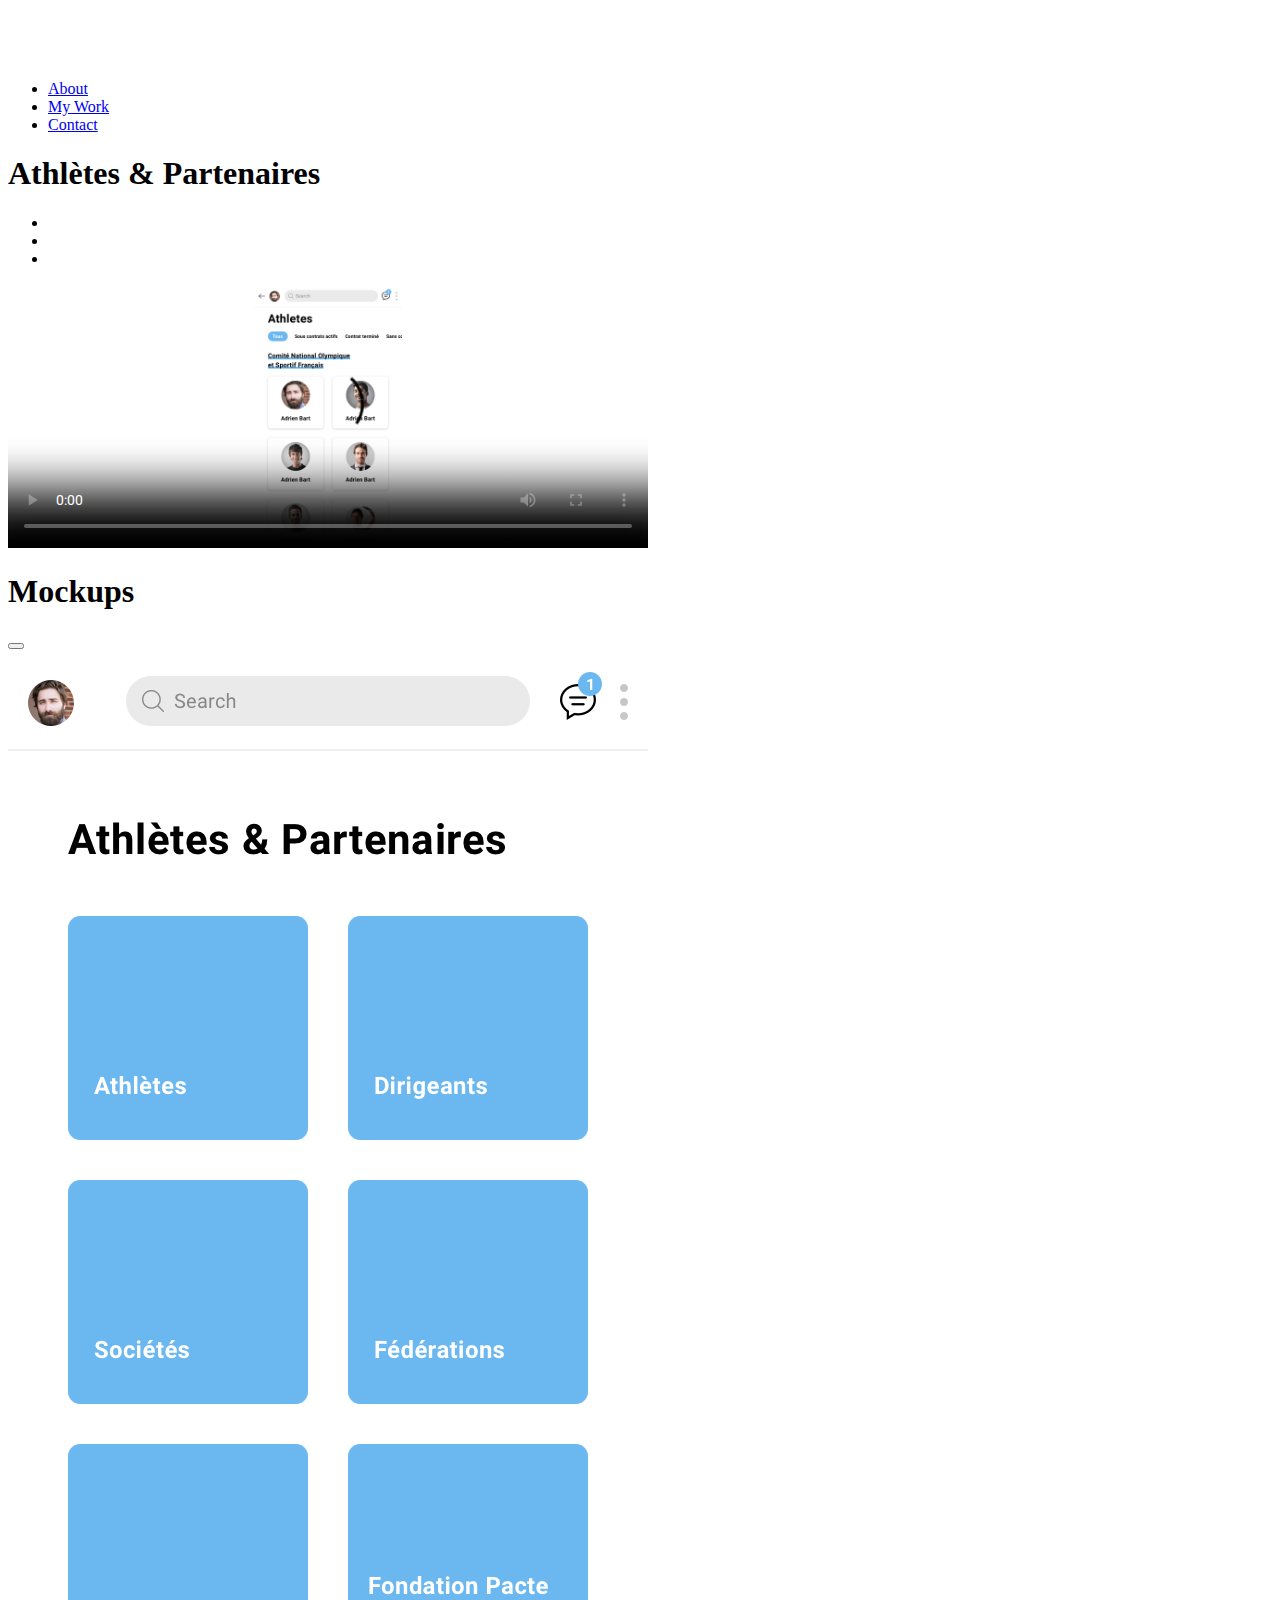
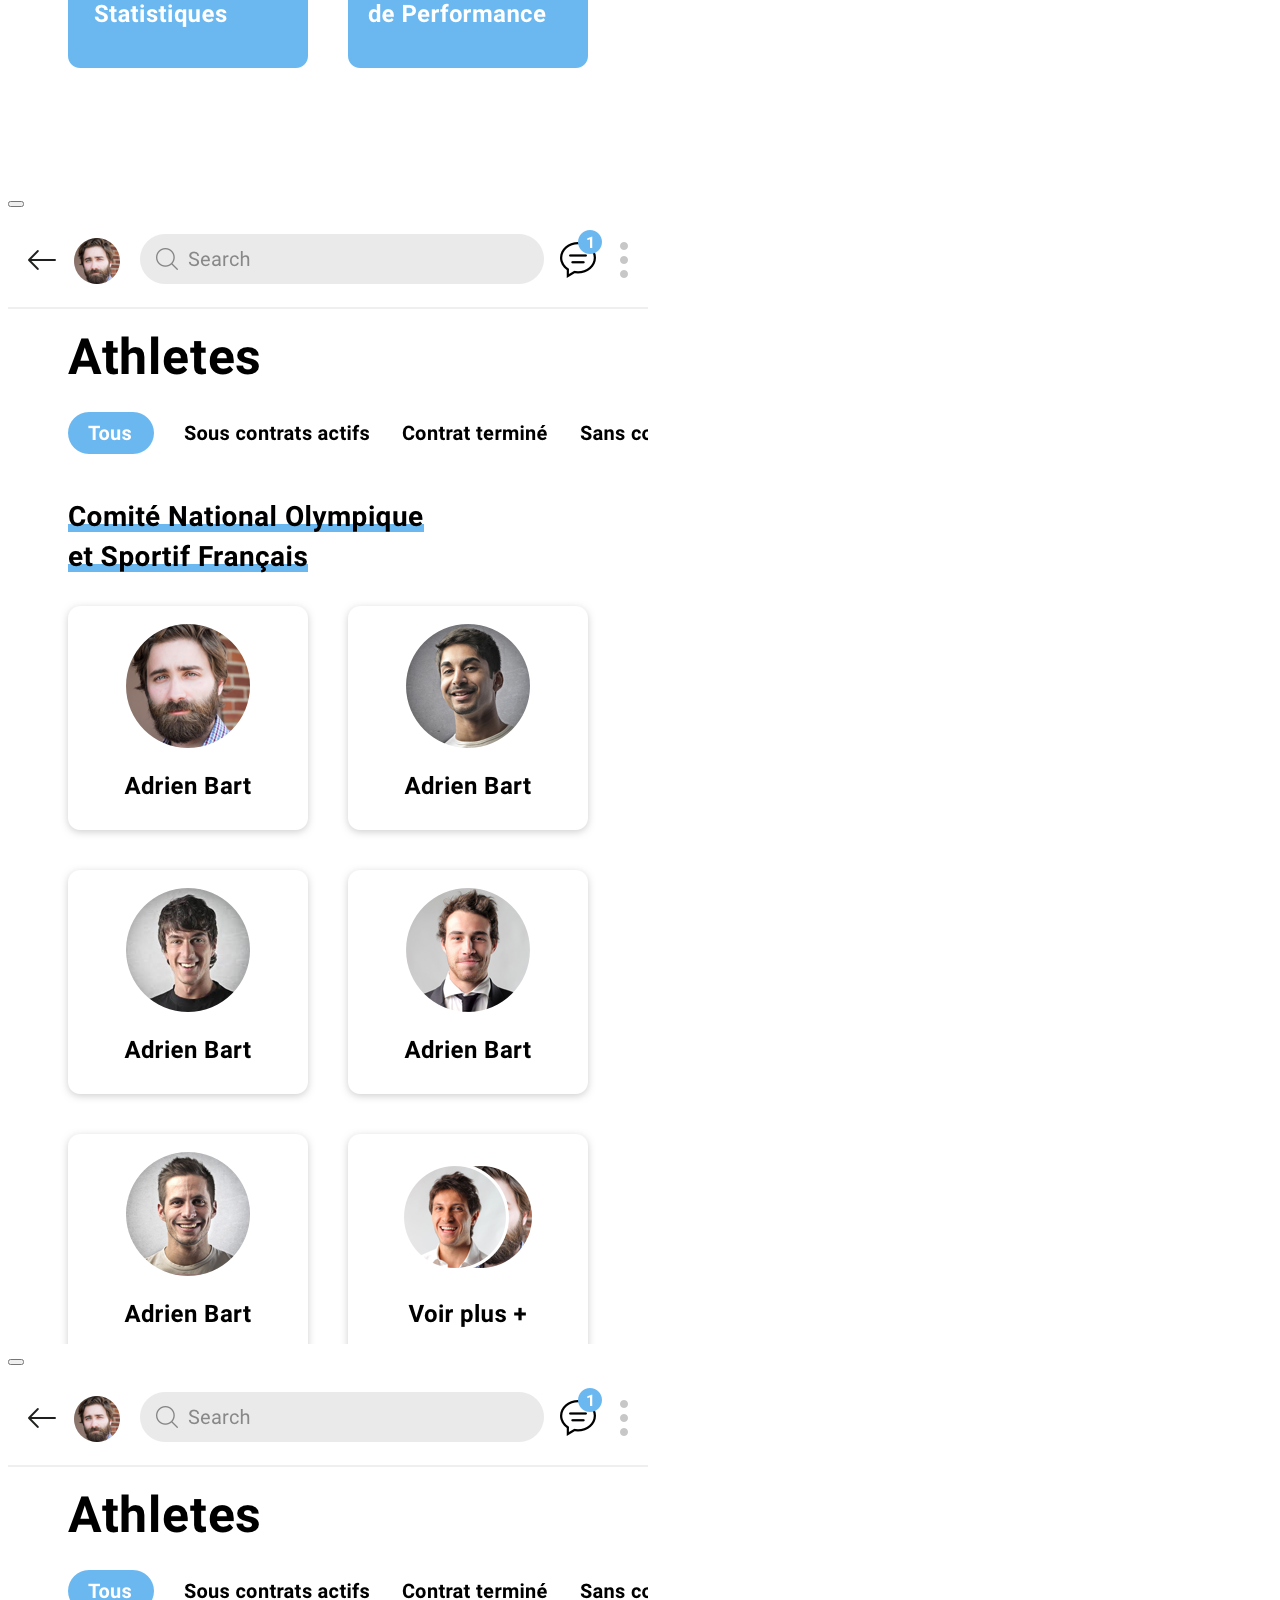
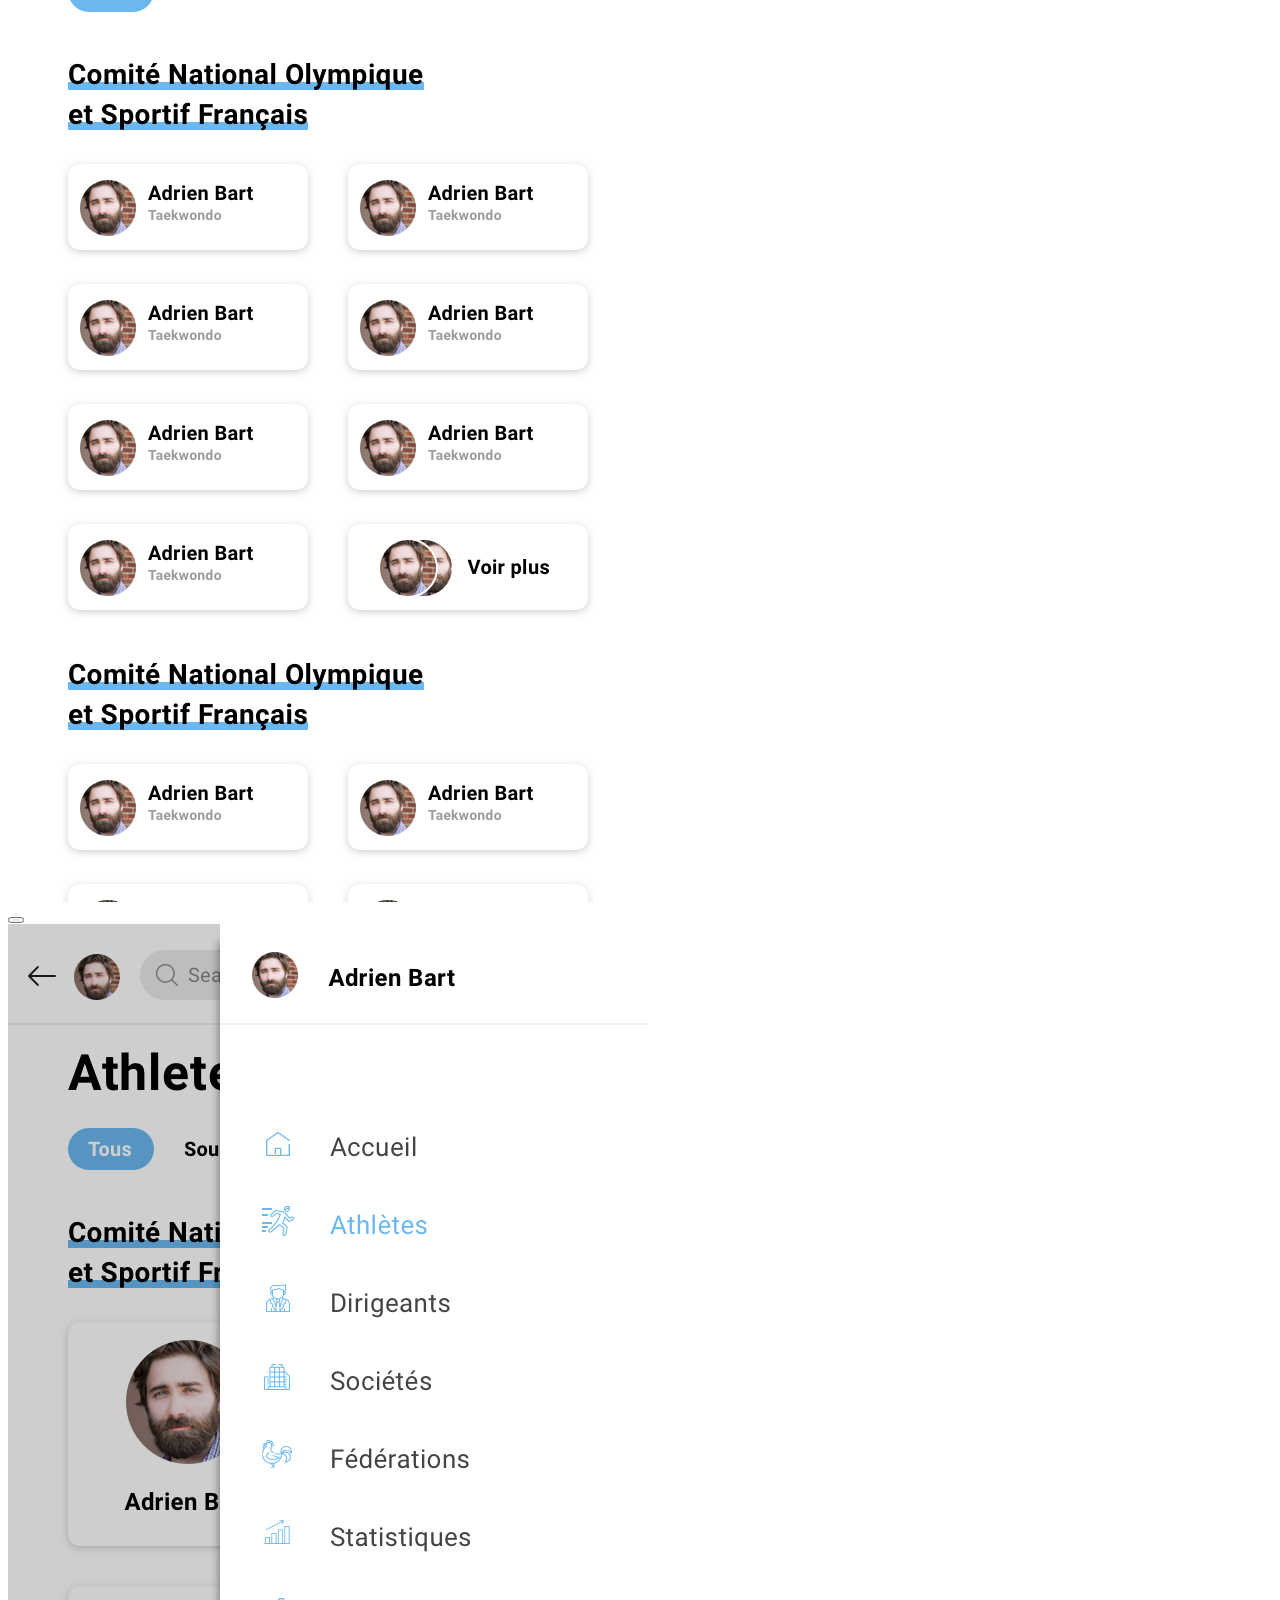
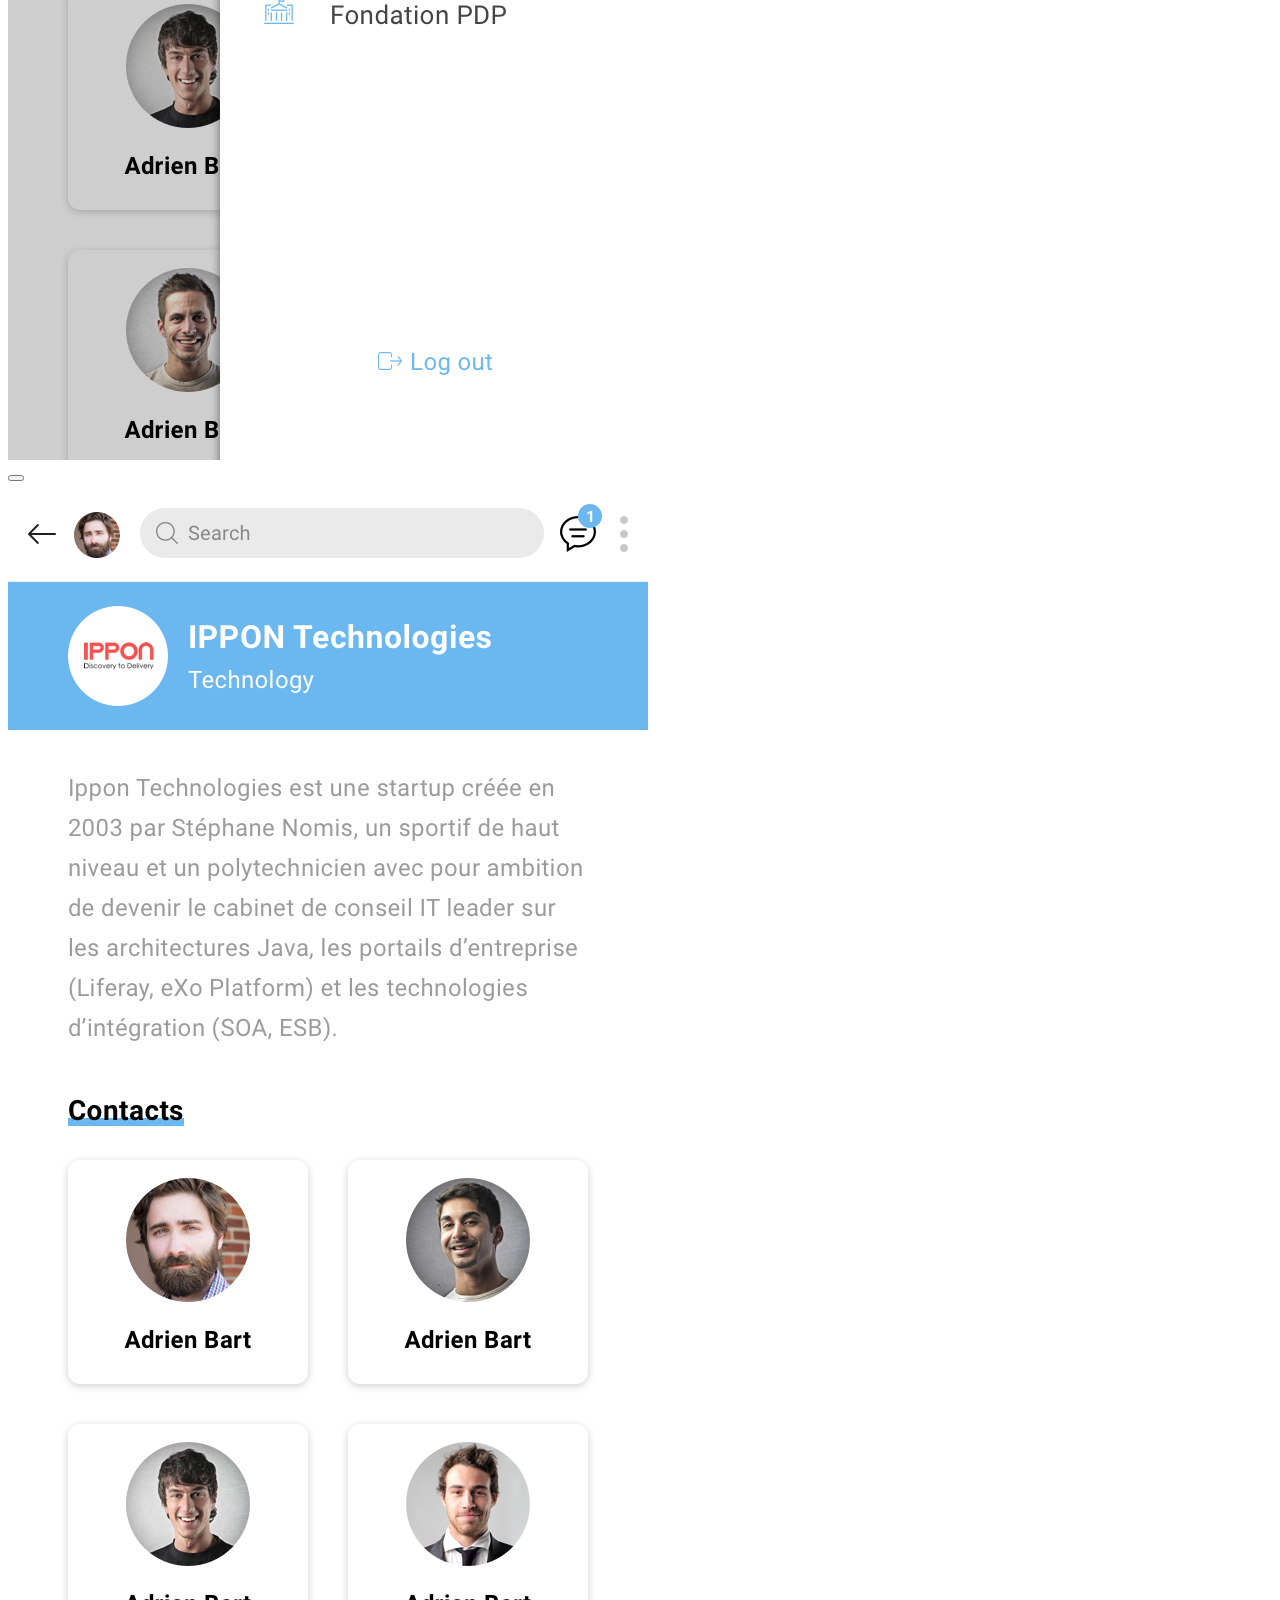
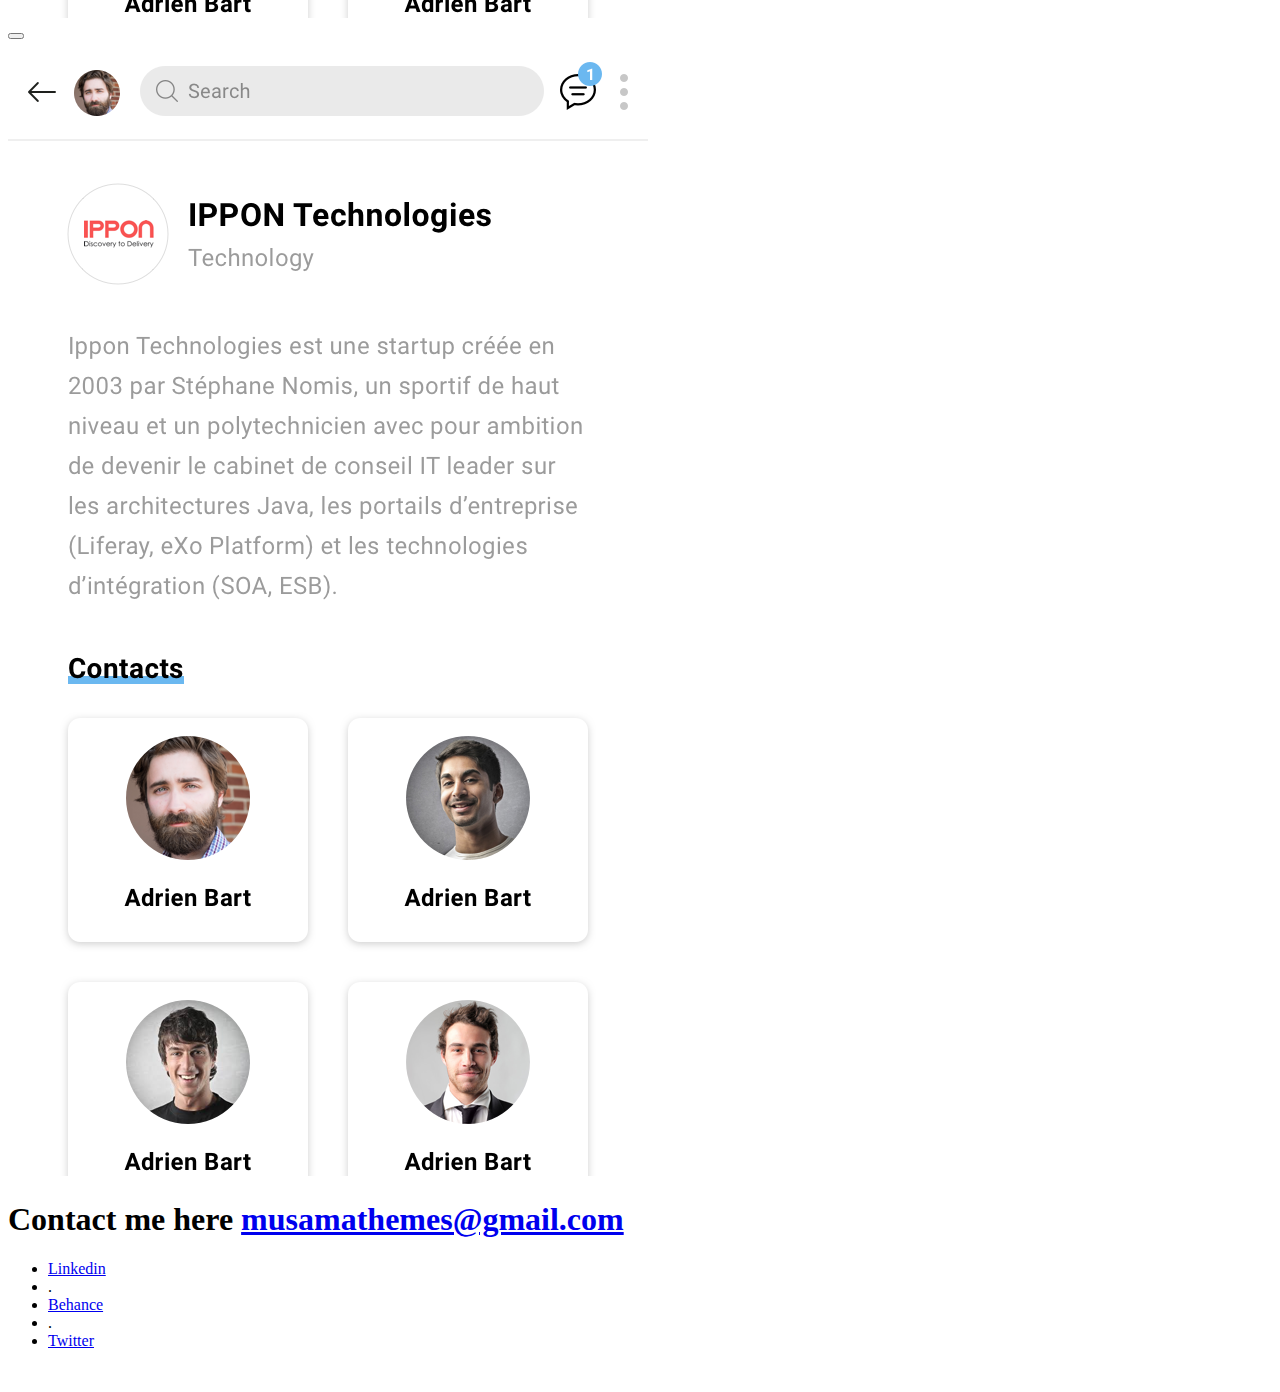
==== a&p.html @ a376ff55 "Changes added footer to all sections" ====
<!DOCTYPE html>
<html lang="en">
<head>
	<meta charset="utf-8" />
	<meta http-equiv="X-UA-Compatible" content="IE=edge">
	<title>Oussama's Bougnouch Portfolio</title>
	<!--  Stylesheet -->
	<link rel="stylesheet" type="text/css" href="css/bootstrap.css">
	<link rel="stylesheet" type="text/css" href="css/animate.css">
	<link rel="stylesheet" type="text/css" href="css/javascript.css">
	<link rel="stylesheet" type="text/css" href="css/style.css">
	<link rel="stylesheet" type="text/css" href="css/responsive.css">
	<!-- Mobile Devices -->
	<meta name="viewport" content="width=device-width, initial-scale=1, maximum-scale=1">
	<!-- GOOGLE FONTS -->
	<link href="https://fonts.googleapis.com/css?family=Roboto:400,400i,500,500i,700" rel="stylesheet">
	<link href="https://fonts.googleapis.com/css?family=Playfair+Display:400,700" rel="stylesheet">
	<link rel="stylesheet" href="https://use.fontawesome.com/releases/v5.5.0/css/all.css" integrity="sha384-B4dIYHKNBt8Bc12p+WXckhzcICo0wtJAoU8YZTY5qE0Id1GSseTk6S+L3BlXeVIU" crossorigin="anonymous">
</head>
<body class="home home-t-h body">
	<div id="preloader">
		<div id="status" class="animated infinite pulse"></div>
	</div>
	<!--********************** HEADER SECTION ************************* -->
	<header class="header">
		<div class="container">
			<div class="header-container col-md-12">
				<!-- LOGO -->
				<h1 class="logo">
					<a href="index.html">
						<img src="images/logo.svg" alt="">
					</a>
				</h1>
				<nav class="primary-nav">
					<ul>
						<li><a href="index.html">About</a></li>
						<li><a href="index.html">My Work</a></li>
						<li><a href="index.html">Contact</a></li>
					</ul>
				</nav>
			</div>
		</div>
		
	</header>
	<!--******************************************************
	********************* Intro
	*******************************************************-->
	<section class="intro">
		<div class="container">
			<div class="row">
				<div class="m-mhw col-md-7">
					<div class="m-mhw-content">
						<h1 class="med-title bold">Athlètes & Partenaires</h1>
						<div class="work-tools">
							<ul>
								<li><img src="images/media/sketch.png" alt=""></li>
								<li><img src="images/media/marvel.png" alt=""></li>
								<li><img src="images/media/zeplin.png" alt=""></li>
							</ul>
						</div>
					</div>
				</div>
				<div class="m-mhw col-md-5">
					<div class="intro-media m-mhw-content">
						<div class="mobile-video-container">
							<video id="my-video" class="video-js" controls preload="auto" width="640" height="264"
							poster="video/cover/ap.png" data-setup="{}">
							<source src="video/ap.mp4" type='video/mp4'>
							<p class="vjs-no-js">
							  To view this video please enable JavaScript, and consider upgrading to a web browser that
							  <a href="http://videojs.com/html5-video-support/" target="_blank">supports HTML5 video</a>
							</p>
							</video>
						</div>
					</div>
				</div>
			</div>
		</div>
	</section>
	<!--******************************************************
	********************* MOCKUPS
	*******************************************************-->
	<section class="wireframes">
		<div class="container">
			<h1 class="bold">Mockups</h1>
			<div class="row">
				<div class="col-md-3">
					<div class="img-item">
						<div class="img-caption">
							<a href="images/work/mockups/ap/1.png" class="image-link">
								<button><i class="fas fa-search-plus"></i></button>
							</a>
						</div>
						<img src="images/work/mockups/ap/1.png" class="scale" alt="">
					</div>
				</div>
				<div class="col-md-3">
					<div class="img-item">
						<div class="img-caption">
							<a href="images/work/mockups/ap/2.png" class="image-link">
								<button><i class="fas fa-search-plus"></i></button>
							</a>
						</div>
						<img src="images/work/mockups/ap/2.png" class="scale" alt="">
					</div>
				</div>
				<div class="col-md-3">
					<div class="img-item">
						<div class="img-caption">
							<a href="images/work/mockups/ap/3.png" class="image-link">
								<button><i class="fas fa-search-plus"></i></button>
							</a>
						</div>
						<img src="images/work/mockups/ap/3.png" class="scale" alt="">
					</div>
				</div>
				<div class="col-md-3">
					<div class="img-item">
						<div class="img-caption">
							<a href="images/work/mockups/ap/4.png" class="image-link">
								<button><i class="fas fa-search-plus"></i></button>
							</a>
						</div>
						<img src="images/work/mockups/ap/4.png" class="scale" alt="">
					</div>
				</div>
				<div class="col-md-3">
					<div class="img-item">
						<div class="img-caption">
							<a href="images/work/mockups/ap/5.png" class="image-link">
								<button><i class="fas fa-search-plus"></i></button>
							</a>
						</div>
						<img src="images/work/mockups/ap/5.png" class="scale" alt="">
					</div>
				</div>
				<div class="col-md-3">
					<div class="img-item">
						<div class="img-caption">
							<a href="images/work/mockups/ap/6.png" class="image-link">
								<button><i class="fas fa-search-plus"></i></button>
							</a>
						</div>
						<img src="images/work/mockups/ap/6.png" class="scale" alt="">
					</div>
				</div>
			</div>
		</div>
	</section>
	<!--******************************************************
	********************* CONTACT
	*******************************************************-->
	<footer class="footer" id="contact">
		<div class="container">
			<div class="row">
				<div class="col-md-12 text-center">
				 	<h1 class="bold white">Contact me here <a href="mailto:someone@yoursite.com">musamathemes@gmail.com</a></h1>
				 	<ul class="social-media">
				 		<li><a href="https://www.linkedin.com/in/oussamabougnouch/" target="_blank">Linkedin</a></li>
				 		<li>.</li>
				 		<li><a href="https://www.behance.net/Musama_B" target="_blank">Behance</a></li>
				 		<li>.</li>
				 		<li><a href="https://twitter.com/MusamaDevs" target="_blank">Twitter</a></li>
				 	</ul>
				 	<img class="logo-footer" src="images/logo.svg" alt="">
				</div>
			</div>				
		</div>
	</footer>
	<!-- Javascript -->
	<script type="text/javascript" src="js/jquery-1.11.2.js"></script>
	<script type="text/javascript" src="js/wow.js"></script>
	<script type="text/javascript" src="js/video.js"></script>
	<script type="text/javascript" src="js/jquery.magnific-popup.min.js"></script>
	<!-- functions javascript -->
	<script type="text/javascript" src="js/functions.js"></script>
</body>

</html>
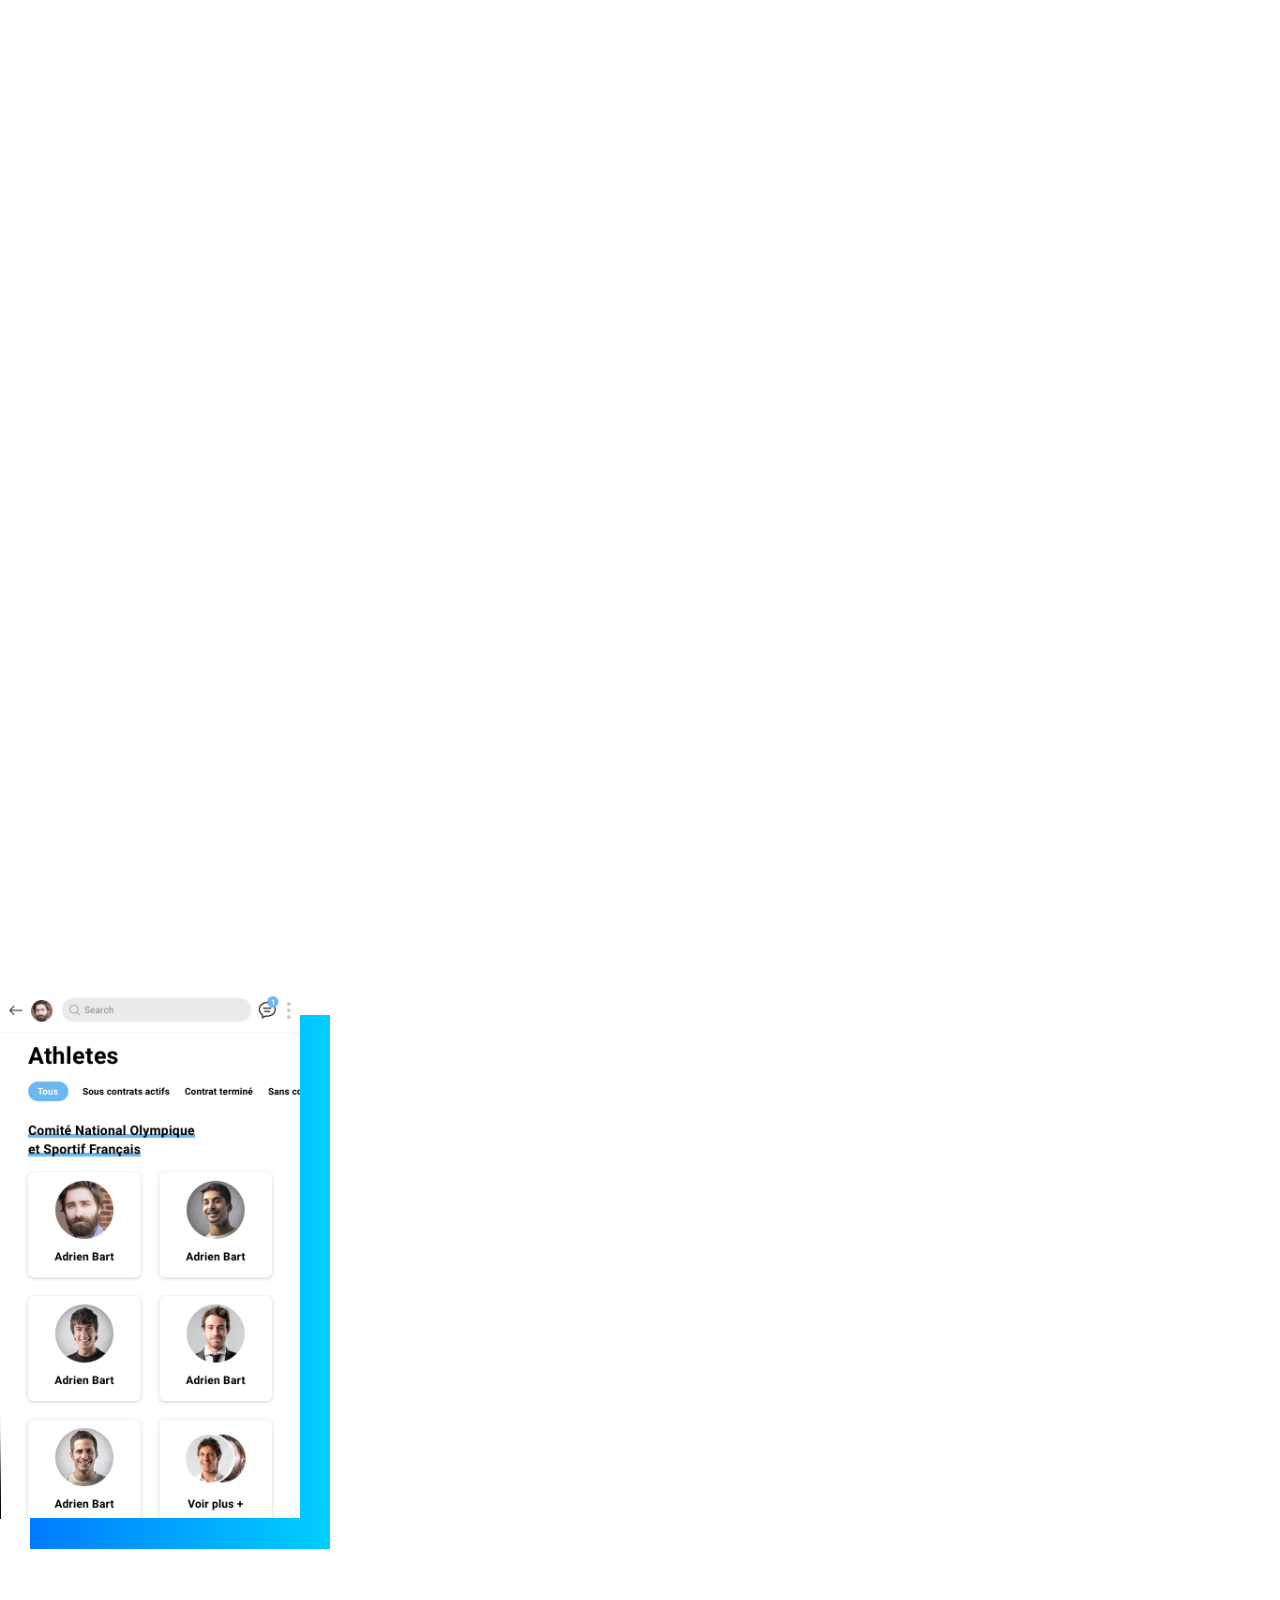
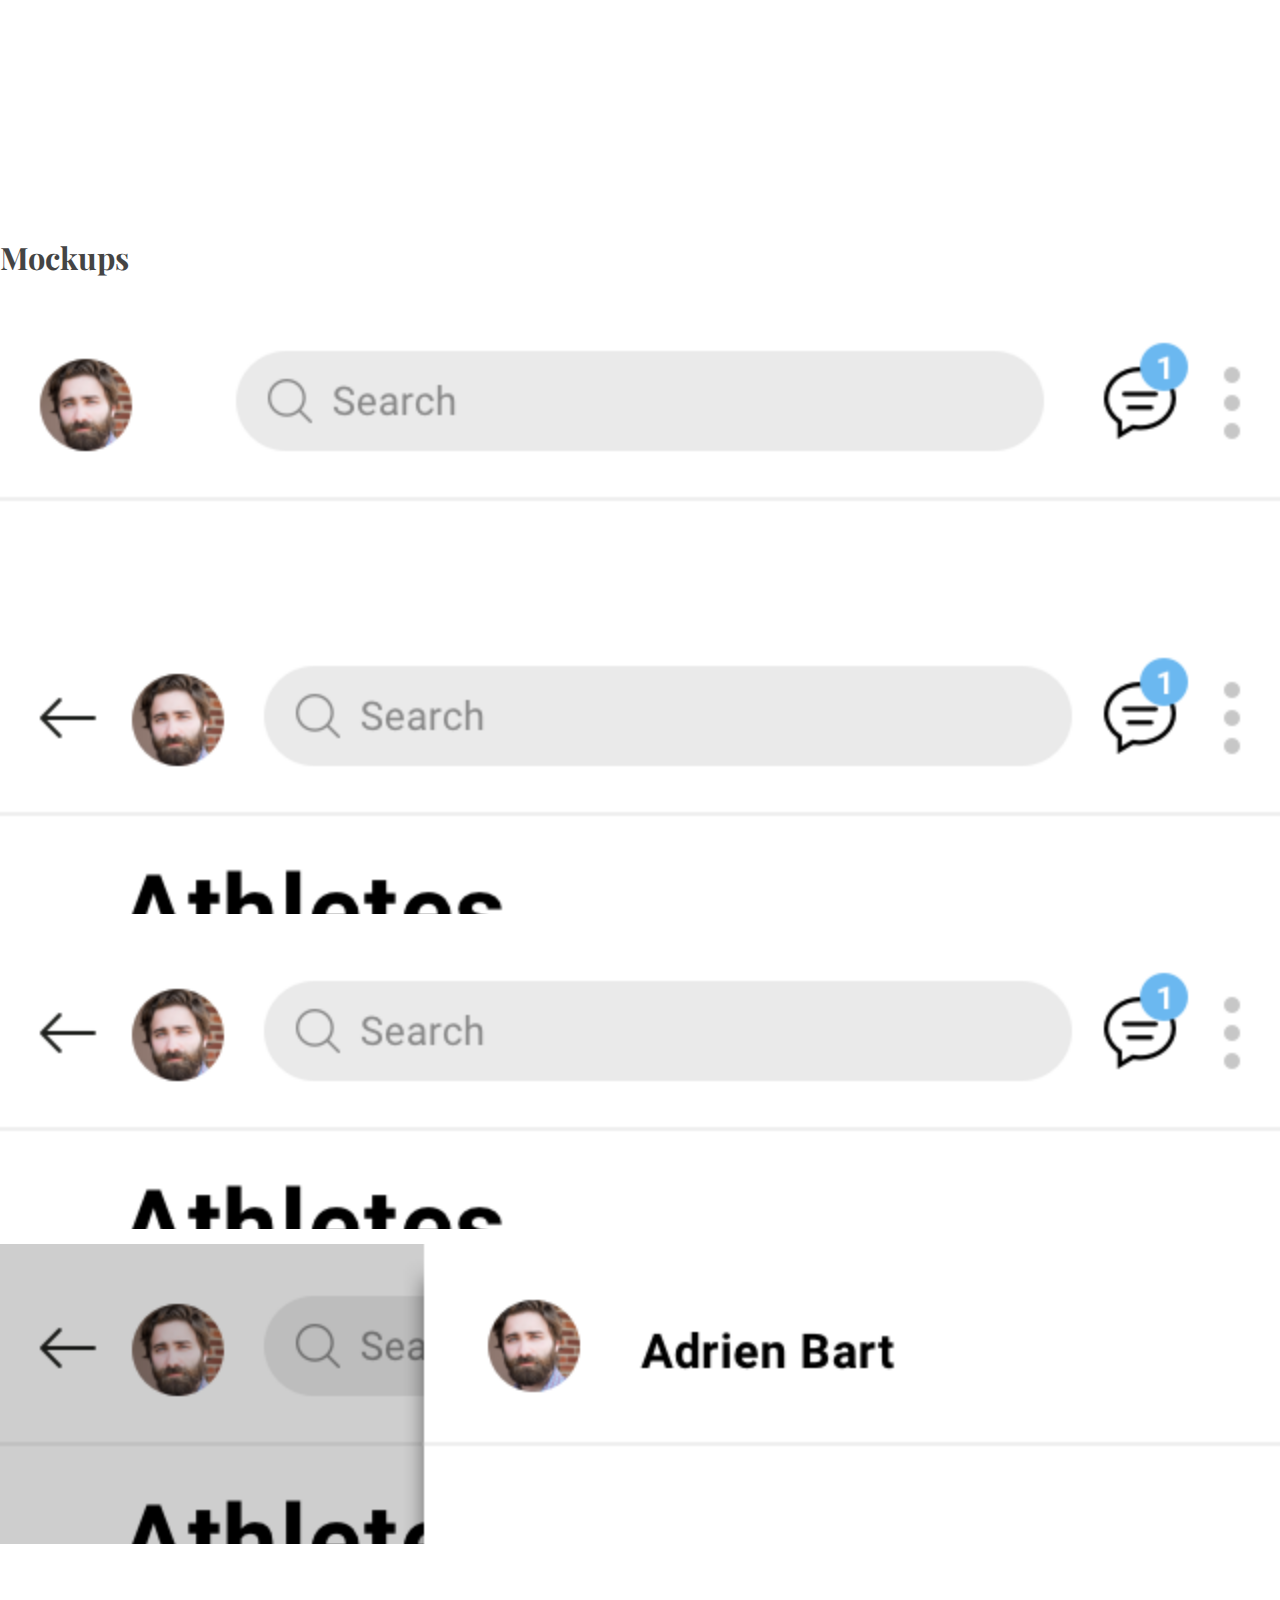
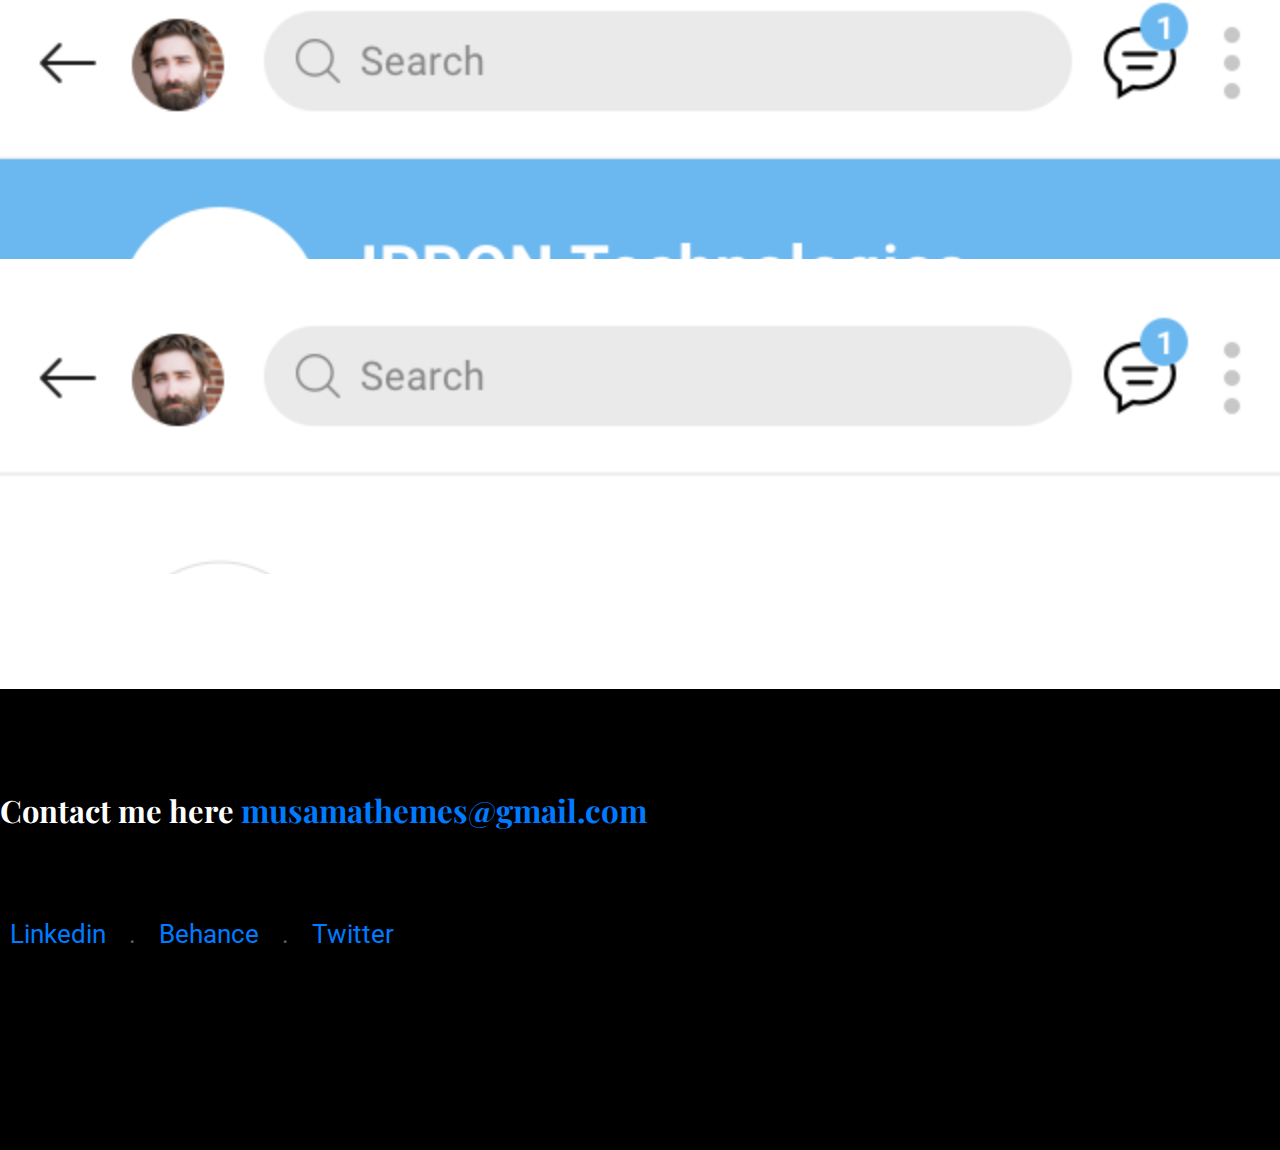
==== commit dfb5d395: "a lot of changes" ====
--- a/a&p.html
+++ b/a&p.html
@@ -51,6 +51,7 @@
 				<div class="m-mhw col-md-7">
 					<div class="m-mhw-content">
 						<h1 class="med-title bold">Athlètes & Partenaires</h1>
+						<p class="text-medium">Led the design work for getting the FFA app into the Apple Store and Google Play Store. This project is like the Linkedin of athletes, with a list of all athletes, their federation, their contracts... </p>
 						<div class="work-tools">
 							<ul>
 								<li><img src="images/media/sketch.png" alt=""></li>
--- a/css/style.css
+++ b/css/style.css
@@ -0,0 +1,748 @@
+/*
+* SpecialOne Responsive Parallax OnePage V.1.0
+* Copyright 2015, @
+* http://www.themeorlov.com/
+* AUTHOR: Oussama Bougnouch // http://themeforest.net/user/Musama/portfolio
+* Find it only in Themeforest
+
+*/
+
+/*******************************************************
+********************* 1.RESET
+*******************************************************/
+html, body, div, span, applet, object, iframe,
+h1, h2, h3, h4, h5, h6, p, blockquote, pre,
+a, abbr, acronym, address, big, cite, code,
+del, dfn, em, img, ins, kbd, q, s, samp,
+small, strike, strong, sub, sup, tt, var,
+b, u, i, center,
+dl, dt, dd, ol, ul, li,
+fieldset, form, label, legend,
+table, caption, tbody, tfoot, thead, tr, th, td,
+article, aside, canvas, details, embed, 
+figure, figcaption, footer, header, hgroup, 
+menu, nav, output, ruby, section, summary,
+time, mark, audio, video {
+	margin: 0;
+	padding: 0;
+	border: 0;
+	font-size: 100%;
+	vertical-align: baseline;
+	outline: none;
+}
+/* HTML5 display-role reset for older browsers */
+article, aside, details, figcaption, figure, 
+footer, header, hgroup, menu, nav, video, section {
+	display: block;
+}
+body {
+	line-height: 1;
+}
+ol, ul {
+	list-style: none;
+}
+blockquote, q {
+	quotes: none;
+}
+blockquote:before, blockquote:after,
+q:before, q:after {
+	content: '';
+	content: none;
+}
+table {
+	border-collapse: collapse;
+	border-spacing: 0;
+}
+/*******************************************************
+********************* 2.GENERAL SETTINGS 
+*******************************************************/
+html{
+	height: 100%;
+	width: 100%;
+	float: left;
+}
+body{
+	background: #ffffff;
+	font-family: 'Roboto', sans-serif;
+	color: #333;
+	font-size: 14px;
+	width: 100%;
+	height: 100%;
+	float: left;
+}
+a{
+	color: #007bff;
+	text-decoration: none;
+	-webkit-transition: color 0.4s, background 0.4s;
+    -moz-transition:    color 0.4s, background 0.4s;
+    -o-transition:      color 0.4s, background 0.4s;
+    transition:         color 0.4s, background 0.4s;
+}
+a:hover{
+	text-decoration: none;
+}
+a,p{
+	font-size: 1.02em;
+}
+h1, h2, h3, h4, h5{
+	font-family: 'Playfair Display', serif;
+	line-height: 140%;
+	color: #444444;
+	font-weight: 400;
+}
+h1{
+	font-size:2.2em;
+	margin: 0 0 30px;
+	margin-bottom:20px;
+}
+h2{
+	font-size:1.9em;
+	margin-bottom:20px;
+}
+h3{
+	font-size:1.5em;
+	margin-bottom:10px;
+}
+h4{
+	font-size:1.2em;
+	margin-bottom:10px;
+}
+h5{
+	font-size:1em;
+	margin-bottom:10px;
+}
+p{
+	line-height: 170%;
+	margin: 0px 0px 20px;
+}
+img{
+	display: block;
+}
+section{
+	width: 100%;
+	float: left;
+	padding: 100px 0;
+}
+/* inputs*/
+textarea, input[type="text"],
+input[type="password"],
+input[type="search"],
+input[type="email"]{
+	background-color: #ffffff;
+	border: 1px solid #e7e7e7;
+	color: #666666;
+	font-size: 1em;
+	text-indent: 10px;
+	outline: none;
+	width: 100%;
+}
+input[type="text"],
+input[type="password"],
+input[type="search"],
+input[type="email"]{
+	height: 40px;
+}
+textarea{
+	resize: none;
+	overflow: auto;
+	margin-bottom: 10px;
+	padding: 10px 0;
+}
+select{
+	border: 1px solid #ddd;
+	border-radius: 3px;
+	color: #888;
+	height: 40px;
+	width: 100%;
+	padding: 8px 10px;
+	outline: none;
+}
+select:hover,
+select:active,
+select:focus
+{
+	color: #222;
+	border-color: #222;
+}
+/*******************************************************
+********************* 4.MODULES
+*******************************************************/
+.default-color{
+	color: #007bff;
+}
+.second-color{
+	color: #00cfff;
+}
+.default-bg{
+	background: #007bff;
+}
+.second-bg{
+	color: #00cfff;
+}
+.dark-bg{
+	background: #222;
+}
+.grey-bg{
+	background: #eee;
+}
+.white{
+	color: #fff;
+}
+/* floats & margins & paddings Alignments */
+.left	{ float: left; }
+.right	{ float: right; }
+.no-m	{ margin: 0 !important; }
+.no-m-t	{ margin-top: 0 !important; }
+.no-m-b	{ margin-bottom: 0 !important; }
+.no-m-l	{ margin-left: 0 !important; }
+.no-m-r	{ margin-right: 0 !important; }
+.no-pd	{ padding: 0 !important; }
+.no-pd-t{ padding-top: 0 !important; }
+.no-pd-b{ padding-bottom: 0 !important; }
+.no-pd-l{ padding-left: 0 !important; }
+.no-pd-r{ padding-right: 0 !important; }
+.auto	{ margin: 0 auto; }
+.align-left{ text-align: left; }
+.align-right{ text-align: right; }
+.align-center{ text-align: center; }
+.thin{ font-weight: 300; }
+/* text styles */
+.bold{ font-weight: bold; }
+.italic{ font-style: italic; }
+.upper{ text-transform: uppercase; }
+.white{ color: #ffffff; }
+.black{ color: #222;}
+.text-small{ font-size: .9em; }
+.text-medium{ font-size: 1.4em; }
+.text-large{ font-size: 1.8em; }
+/* clearfix */
+.clearfix:after,.container:after, .media:after, .separator:after,.spacer:after{
+	content: "";
+	clear: both;
+	display: block;
+	width: 100%;
+}
+.scale{
+	width: 100%;
+	height: auto;
+}
+.big-title{
+	font-size: 4.5em;
+}
+.med-title{
+	font-size: 2.9em;
+}
+.clipped{
+
+background: -moz-linear-gradient(left, #007bff 0%, #00cfff 100%);
+background: -webkit-linear-gradient(left, #007bff 0%,#00cfff 100%);
+background: linear-gradient(to right, #007bff 0%,#00cfff 100%);
+filter: progid:DXImageTransform.Microsoft.gradient( startColorstr='#007bff', endColorstr='#00cfff',GradientType=1 ); /* IE6-9 */
+-webkit-background-clip: text;
+-webkit-text-fill-color: transparent;
+display: inline-block;
+}
+/*******************************************************
+********************* 5.THE HEADER 
+*******************************************************/
+header {
+	background: transparent;
+	position: absolute;
+	width: 100%;
+	height: 100px;
+	top:  0;
+	left: 0;
+	z-index: 3000;
+	-webkit-transition: all 0.3s;
+    -moz-transition:    all 0.3s;
+    -o-transition:      all 0.3s;
+    transition:         all 0.3s;
+}
+.header-container{
+	position: relative;
+}
+/*
+*** LOGO
+*/
+.logo{
+	display: block;
+	float: left;
+	margin: 0;
+	position: relative;
+}
+.logo img{
+	height: 50px;
+	margin-top: 25px;
+
+}
+.nav-container{
+	float: right;
+}
+/*
+*** PRIMARY NAVIGATION
+*/
+.primary-nav{
+	float: right;
+}
+.primary-nav>ul>li{
+	float: left;
+	display: block;
+	margin-left:  30px;
+	position: relative;
+}
+.primary-nav>ul>li>a{
+	color: #222;
+	font-size: 1em;
+	font-weight: 600;
+	height: 100px;
+	letter-spacing: 1.5px;
+	line-height: 100px;
+}
+.primary-nav>ul>li:hover>a{
+	color: #0057ff;
+}
+/*******************************************************
+********************* INTRO
+*******************************************************/
+.intro{
+	background: url('../images/triangles.png') top right no-repeat;
+}
+
+/*******************************************************
+********************* PORTFOLIO
+*******************************************************/
+.portfolio{
+	margin-top: 60px;
+}
+.portfolio-item{
+	position: relative;	
+	padding: 10px;
+	margin: 40px 0;
+	-webkit-transition: padding .4s;
+    -moz-transition:    padding .4s;
+    -o-transition:      padding .4s;
+    transition:         padding .4s;
+}
+.work-img{
+	position: relative;
+	z-index: 10;
+}
+.work-img:after{
+	content: "";
+	display: block;
+	position: absolute;
+	height: 100%;
+	width: 100%;
+	top:  20px;
+	left: 20px;
+	z-index: -1;
+	-webkit-transition: all .4s;
+    -moz-transition:    all .4s;
+    -o-transition:      all .4s;
+    transition:         all .4s;
+
+background: -moz-linear-gradient(left, #007bff 0%, #00cfff 100%);
+background: -webkit-linear-gradient(left, #007bff 0%,#00cfff 100%);
+background: linear-gradient(to right, #007bff 0%,#00cfff 100%);
+filter: progid:DXImageTransform.Microsoft.gradient( startColorstr='#007bff', endColorstr='#00cfff',GradientType=1 ); /* IE6-9 */
+
+}
+.portfolio-item:hover{
+	padding: 30px;
+}
+.portfolio-item:hover .work-img:after{
+	top:  -20px;
+	left: -20px;
+}
+.work-title{
+	font-weight: bold;
+	margin-top: 60px;
+}
+.work-list{
+	margin-top: 30px;
+}
+.work-list li{
+	color: #bbb;
+	font-weight: 400;
+	margin-bottom: 30px;
+	position: relative;
+}
+.work-tools ul>li{
+	display: inline-block;
+	margin-right: 20px;
+}
+.work-tools ul>li>img{
+	border-radius: 5px;
+	width: auto;
+	height: 50px;
+}
+.img-item{
+	max-height: 300px;
+	overflow: hidden;
+	position: relative;
+	margin: 15px 0;
+}
+.img-caption{
+	background: rgba(0,0,0,.2);
+	width: 100%;
+	height: 100%;
+	position: absolute;
+	top: 0;
+	left: 0;
+	opacity: 0;
+}
+.img-item:hover .img-caption{
+	opacity: 1;
+}
+.img-caption button{
+	background: transparent;
+	border: none;
+	font-size: 4em;
+	width: 80px;
+	height: 80px;
+	line-height: 80px;
+	color: #fff;
+	text-shadow: 0 1px 3px #333;
+	position: absolute;
+	top: 50%;
+	left: 50%;
+	margin: -40px 0 0 -40px;
+	cursor: pointer;
+}
+img.mfp-img{
+	max-height: 100% !important;
+}
+/*******************************************************
+********************* FOOTER
+*******************************************************/
+footer{
+	float: left;
+	width: 100%;
+	padding: 100px 0;
+}
+.social-media li{
+	font-size: 1.8em;
+	color: #666;
+	display: inline-block;
+	margin: 0 10px;
+}
+.social-media{
+	margin: 90px 0 60px;
+}
+img.logo-footer{
+	margin-top: 40px;
+	width: 100px;
+	display: inline-block;
+}
+/*******************************************************
+********************* VIDEO
+*******************************************************/
+.mobile-video-container{
+	width: 300px;
+	height: 534px;
+	position: relative;
+}
+.mobile-video-container:after{
+	content: "";
+	width: 100%;
+	height: 100%;
+	position: absolute;
+	top: 30px;
+	left: 30px;
+	z-index: -1;
+
+background: -moz-linear-gradient(left, #007bff 0%, #00cfff 100%);
+background: -webkit-linear-gradient(left, #007bff 0%,#00cfff 100%);
+background: linear-gradient(to right, #007bff 0%,#00cfff 100%);
+filter: progid:DXImageTransform.Microsoft.gradient( startColorstr='#007bff', endColorstr='#00cfff',GradientType=1 ); /* IE6-9 */
+
+
+}
+.mobile-video-container .video-js{
+	width: 100%;
+	height: 100%;
+	position: absolute;
+	top: 0;
+	left: 0;
+	bottom: 0;
+	right: 0;
+}
+.video-js .vjs-big-play-button {
+	border-radius: 100%;
+    font-size: 3em;
+    position: absolute;
+    width: 60px;
+    height: 60px;
+    line-height: 60px;
+    top: 50%;
+    left: 50%;
+    padding: 0;
+    cursor: pointer;
+    opacity: 1;
+    border: none;
+    transform: translate(-50% , -50%);
+
+background: -moz-linear-gradient(left, #007bff 0%, #00cfff 100%);
+background: -webkit-linear-gradient(left, #007bff 0%,#00cfff 100%);
+background: linear-gradient(to right, #007bff 0%,#00cfff 100%);
+filter: progid:DXImageTransform.Microsoft.gradient( startColorstr='#007bff', endColorstr='#00cfff',GradientType=1 ); /* IE6-9 */
+
+}
+/*******************************************************
+********************* 19.PRELOADER
+*******************************************************/
+#preloader{
+	background: #ffffff;
+	width: 100%;
+	height: 100%;
+	position: fixed;
+	top: 0;
+	right: 0
+	left: 0;
+	bottom: 0;
+	z-index: 5000;
+}
+#status{
+	border-radius: 100%;
+	display: block;
+	width:  80px;
+	height: 80px;
+	margin: -40px 0 0 -40px;
+	position: absolute;
+	top: 50%;
+	left: 50%;
+
+	-webkit-animation-duration: .8s;
+  	-webkit-animation-delay: .6s;
+  	-webkit-animation-iteration-count: infinite;
+  	-moz-animation-duration: .8s;
+  	-moz-animation-delay: .6s;
+  	-moz-animation-iteration-count: infinite;
+}
+/*******************************************************
+*********************  FOOTER
+*******************************************************/
+.footer{
+	background: #000;
+}
+
+footer.footer p{
+	height: 70px;
+	line-height: 70px;
+	display: block;
+	margin: 0;
+}
+.footer-white .footer{
+	border-top: 1px solid #eee;
+	background: #fff;
+}
+/*******************************************************
+********************* #SHORTCODES
+*******************************************************/
+
+/* #Lists
+================================================== */
+.m-standard-list li{
+	margin-bottom: 10px;
+	line-height: 160%;
+	padding-left: 24px;
+	position: relative;
+}
+.m-standard-list li:last-child{
+	margin: 0;
+}
+.m-standard-list li:before{
+	content: "";
+	display: block;
+	width:  10px;
+	height: 10px;
+	position: absolute;
+	left: 0;
+	top: 5px;
+	-webkit-border-radius: 10px;
+    -moz-border-radius:    10px;
+    -o-border-radius:      10px;
+    -ms-border-radius:     10px;
+    border-radius:         10px;
+}
+.m-standard-list.m-white-list li{
+	color: #ffffff;
+}
+.m-standard-list.m-white-list li:before{
+	background: #ffffff;
+}
+.m-counter-list{
+	counter-reset: my-counter;
+}
+.m-counter-list li{
+	counter-increment: my-counter;
+	margin-bottom: 10px;
+	line-height: 160%;
+	padding-left: 28px;
+	position: relative;
+}
+.m-counter-list li:last-child{
+	margin: 0;
+}
+.m-counter-list li:before {
+	background: #444444;
+	display: block;
+	float: left;
+    content: counter(my-counter); /* on affiche le compteur */
+	color: #ffffff;
+	width:  20px;
+	height: 20px;
+	line-height: 20px;
+	text-align: center;
+	font-size: .8em;
+	position: absolute;
+	top: 0;
+	left: 0;
+	-webkit-border-radius: 20px;
+    -moz-border-radius:    20px;
+    -o-border-radius:      20px;
+    -ms-border-radius:     20px;
+    border-radius:         20px;
+}
+.m-border-list li{
+	border-bottom: 1px solid #eeeeee;
+	padding-bottom: 10px;
+}
+.m-border-list li:last-child{
+	border: none;
+}
+
+/*******************************************************
+********************* M FRAMEWORK SHORTCODES
+*******************************************************/
+/*
+******************** BUTTONS ************
+*/
+.bloc{
+	width: 100%;
+	float: left;
+	margin-bottom: 10px;
+}
+.m-btn,
+a.m-btn{
+	padding: 8px 12px;
+	cursor: pointer;
+	border: 2px solid transparent;
+	display: inline-block;
+	font-size: .9em;
+	font-weight: 600;
+	text-transform: uppercase;
+	text-decoration: none;
+	letter-spacing: 1px;
+	
+	
+	
+	-webkit-transition: all 0.2s cubic-bezier(0.000, 0.000, 0.580, 1.000);
+	-moz-transition: all 0.2s cubic-bezier(0.000, 0.000, 0.580, 1.000);
+	-o-transition: all 0.2s cubic-bezier(0.000, 0.000, 0.580, 1.000);
+	-ms-transition: all 0.2s cubic-bezier(0.000, 0.000, 0.580, 1.000);
+	transition: all 0.2s cubic-bezier(0.000, 0.000, 0.580, 1.000);
+}
+.m-btn:hover,
+a.m-btn:hover{
+	color: #fff;
+	background: #222;
+}
+/* medium */
+.m-btn.m-btn-medium{
+	padding: 12px 16px;
+	font-size: .96em;
+}
+/* large */
+.m-btn.m-btn-large{
+	padding: 18px 25px;
+	font-size: 1.2em;
+}
+/* Full Width */
+.m-btn-full{
+	width: 100%;
+	padding-left: 0;
+	padding-right: 0;
+	text-align: center;
+}
+/* border */
+.m-btn.m-btn-border{
+	background: transparent;
+	border-color: #007bff;
+	color: #007bff;
+}
+.m-btn.m-btn-border:hover{
+	background: #007bff;
+	border-color: #007bff;
+	color: #ffffff;
+}
+/* radius */
+.m-btn.m-btn-radius{
+	border-radius: 30px;
+}
+/* color */
+.m-btn.m-btn-default.m-btn-border{
+	background: transparent;
+}
+.m-btn.m-btn-default.m-btn-border:hover{
+	color: #ffffff;
+}
+/* white */
+.m-btn.m-btn-white{
+	background: #fff;
+	color: #444444;
+}
+.m-btn.m-btn-white:hover{
+	background: #fff;
+}
+.m-btn.m-btn-white.m-btn-border{
+	background: transparent;
+	border-color: rgba(255,255,255,1);
+	color: rgba(255,255,255,1);
+}
+.m-btn.m-btn-white.m-btn-border:hover{
+	background: rgba(255,255,255,1);
+	color: #444444;
+}
+/* Black */
+.m-btn.m-btn-black{
+	background: #222;
+}
+.btn-section{
+	background: #333333 url('../images/bg/lodyas.png') center center fixed repeat;
+	-webkit-background-size: cover;
+  	-moz-background-size: cover;
+  	-o-background-size: cover;
+  	background-size: cover;
+}
+/*******************************************************
+********************* M MODULAR HEIGHT WRAPPER
+*******************************************************/
+.m-spacer{
+	clear: both;
+	display: block;
+	width: 100%;
+	height: 150px;
+	float: left;
+}
+.m-mhw{
+	display: table;
+	height: 768px;
+}
+.m-mhw-s{
+	display: table;
+	height: 360px;
+}
+.m-mhw-m{
+	display: table;
+	height: 450px;
+}
+.m-mhw-content{
+	display: table-cell;
+	height: 100%;
+	vertical-align: middle;
+}
+.m-mhw-pd{
+	padding-left: 15%;
+	padding-right: 15%;
+}
